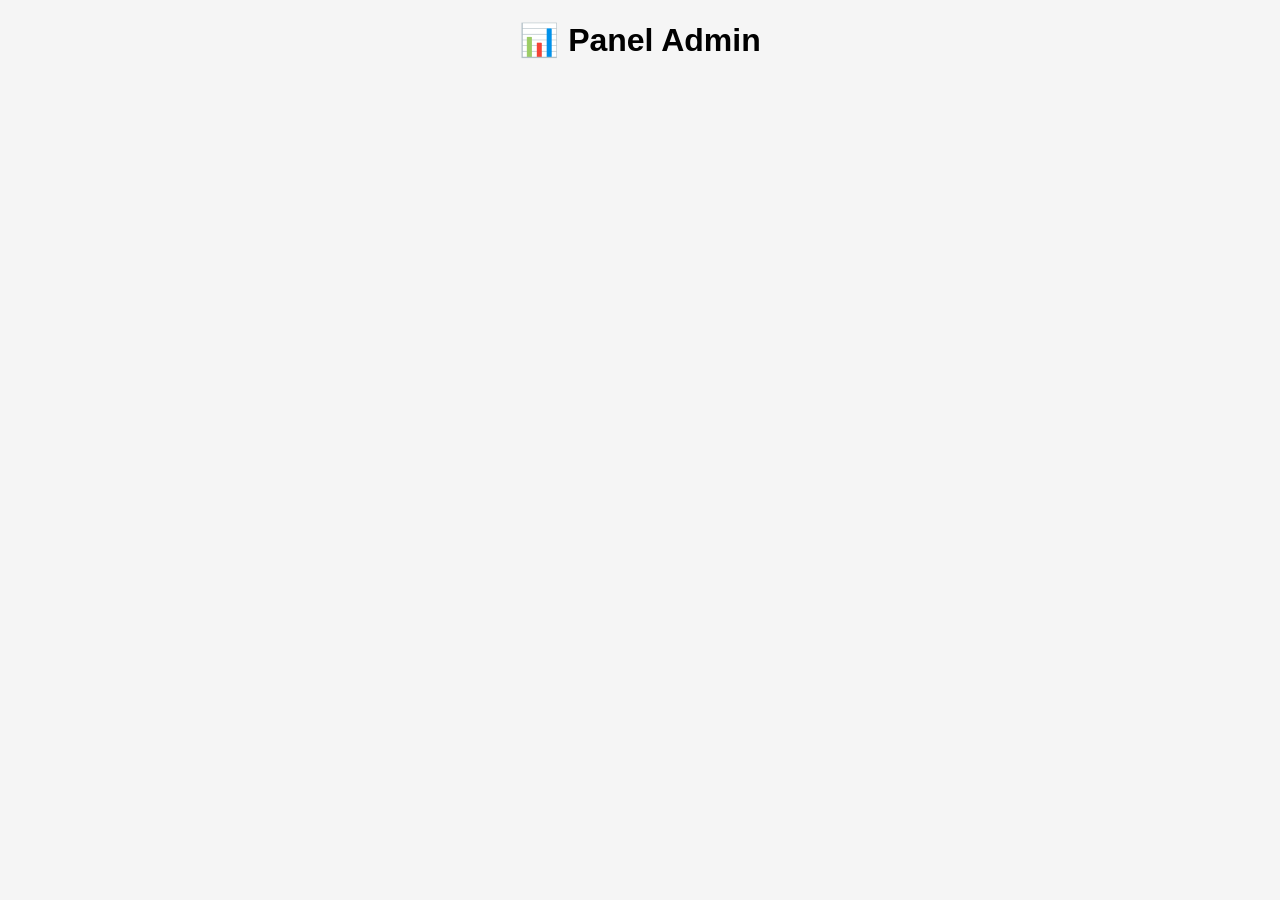
==== src/main/resources/static/admin.html @ 16e2d6f3 "Proyecto Papitas listo" ====
<!DOCTYPE html>
<html>
<head>
<meta charset="UTF-8">
<title>Admin</title>

<style>
body { font-family: Arial; text-align:center; background:#f5f5f5; }
.card {
    background:white;
    margin:20px auto;
    padding:15px;
    width:400px;
    border-radius:10px;
}
button { padding:5px 10px; margin:5px; }
</style>
</head>

<body>

<h1>📊 Panel Admin</h1>

<div id="pedidos"></div>

<script>

function cargarPedidos() {
    fetch("http://localhost:8081/pedidos")
    .then(res => res.json())
    .then(data => {

        const contenedor = document.getElementById("pedidos");
        contenedor.innerHTML = "";

        data.forEach(p => {

            let detalles = "";

            p.detalles.forEach(d => {
                detalles += `${d.producto.nombre} x ${d.cantidad}<br>`;
            });

            contenedor.innerHTML += `
                <div class="card">
                    <b>${p.nombreCliente}</b><br>
                    ${p.direccion}<br>
                    ${p.telefono}<br><br>

                    ${detalles}<br>

                    Estado: ${p.estado}<br><br>

                    <button onclick="cambiarEstado(${p.id}, 'En proceso')">En proceso</button>
                    <button onclick="cambiarEstado(${p.id}, 'Enviado')">Enviado</button>
                    <button onclick="cambiarEstado(${p.id}, 'Entregado')">Entregado</button>
                </div>
            `;
        });

    });
}

function cambiarEstado(id, estado) {
    fetch(`http://localhost:8081/pedidos/${id}/estado`, {
        method: "PUT",
        headers: {"Content-Type":"application/json"},
        body: JSON.stringify({ estado: estado })
    })
    .then(() => cargarPedidos());
}

cargarPedidos();

</script>

</body>
</html>
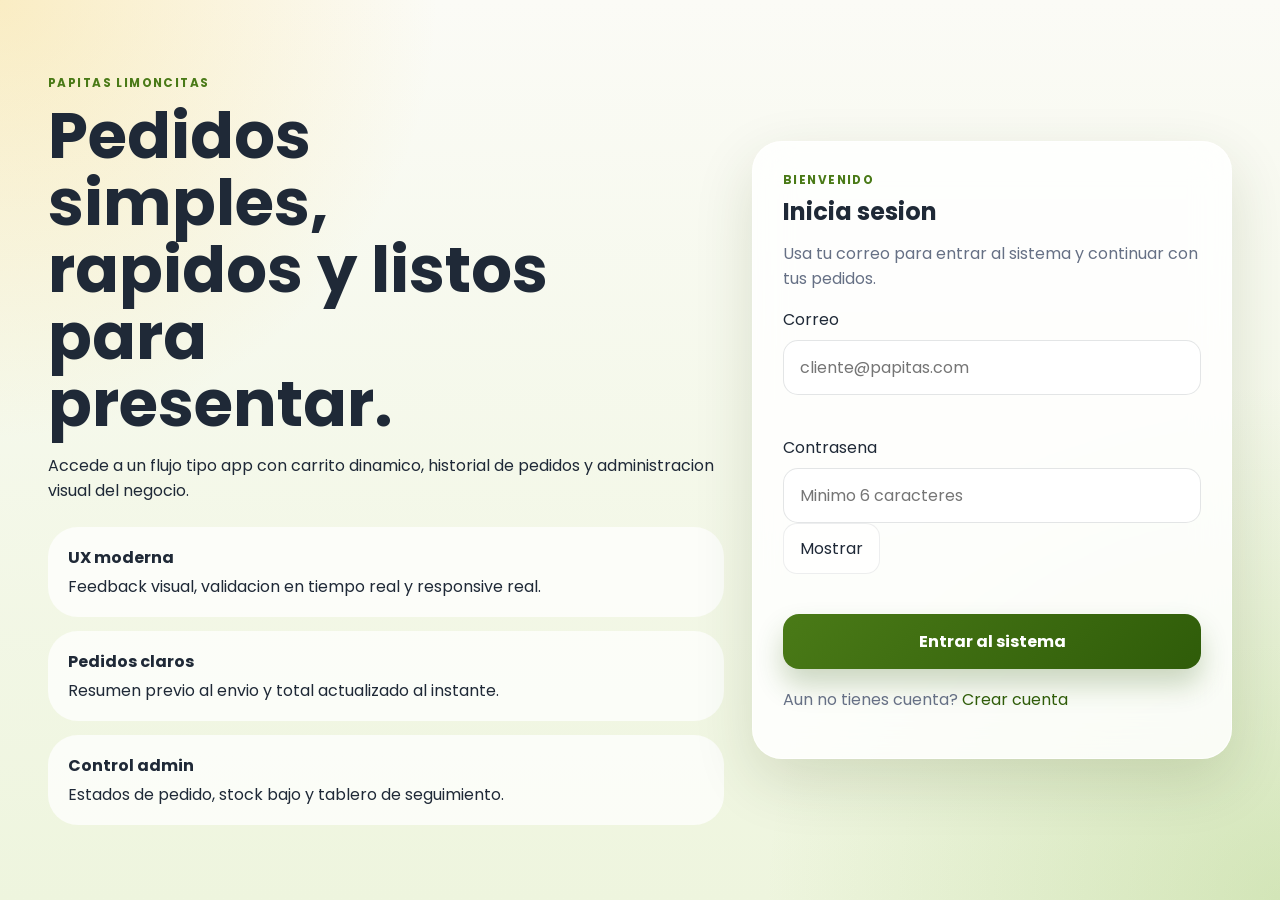
==== commit 27435b3d: "feat: modernize papitas limoncitas experience" ====
--- a/src/main/resources/static/admin.html
+++ b/src/main/resources/static/admin.html
@@ -1,78 +1,119 @@
 <!DOCTYPE html>
-<html>
+<html lang="es">
 <head>
-<meta charset="UTF-8">
-<title>Admin</title>
+    <meta charset="UTF-8">
+    <meta name="viewport" content="width=device-width, initial-scale=1.0">
+    <title>Papitas Limoncitas | Admin</title>
+    <link rel="preconnect" href="https://fonts.googleapis.com">
+    <link rel="preconnect" href="https://fonts.gstatic.com" crossorigin>
+    <link href="https://fonts.googleapis.com/css2?family=Poppins:wght@400;500;600;700;800&display=swap" rel="stylesheet">
+    <link rel="stylesheet" href="styles.css">
+</head>
+<body class="store-body admin-body">
+    <div class="store-backdrop"></div>
 
-<style>
-body { font-family: Arial; text-align:center; background:#f5f5f5; }
-.card {
-    background:white;
-    margin:20px auto;
-    padding:15px;
-    width:400px;
-    border-radius:10px;
-}
-button { padding:5px 10px; margin:5px; }
-</style>
-</head>
+    <header class="navbar glass-panel">
+        <a class="brand-lockup" href="index.html">
+            <img src="assets/logo-ibague.jpeg" alt="Logo Papitas Limoncitas Ibague" class="brand-logo">
+            <div>
+                <strong>Papitas Limoncitas</strong>
+                <span>Panel administrativo</span>
+            </div>
+        </a>
 
-<body>
+        <nav class="navbar-links">
+            <a href="#dashboard">Dashboard</a>
+            <a href="#pedidos">Pedidos</a>
+            <a href="#inventario">Inventario</a>
+        </nav>
 
-<h1>📊 Panel Admin</h1>
+        <div class="navbar-actions">
+            <div class="welcome-chip" id="adminWelcomeChip">Admin</div>
+            <button class="ghost-button" id="adminLogoutButton" type="button">Cerrar sesion</button>
+        </div>
+    </header>
 
-<div id="pedidos"></div>
+    <main class="store-shell">
+        <section id="dashboard" class="hero-surface glass-panel admin-hero">
+            <div class="hero-copy">
+                <p class="eyebrow">Centro operativo</p>
+                <h1>Controla ventas, pedidos e inventario en tiempo real</h1>
+                <p class="hero-text">Panel profesional para seguimiento comercial y despacho sin recargar la pagina.</p>
+                <div id="liveIndicator" class="inline-banner success">Monitoreo automatico activo.</div>
+            </div>
+            <img src="assets/papitas-gallery-3.jpeg" alt="Branding Papitas Limoncitas" class="admin-hero-image">
+        </section>
 
-<script>
+        <section class="metrics-grid enhanced-metrics">
+            <article class="metric-card glass-panel">
+                <span>Total ventas</span>
+                <strong id="metricSales">$0</strong>
+            </article>
+            <article class="metric-card glass-panel">
+                <span>Pedidos del dia</span>
+                <strong id="metricToday">0</strong>
+            </article>
+            <article class="metric-card glass-panel">
+                <span>Pendientes</span>
+                <strong id="metricPending">0</strong>
+            </article>
+            <article class="metric-card glass-panel">
+                <span>En proceso</span>
+                <strong id="metricProcess">0</strong>
+            </article>
+            <article class="metric-card glass-panel">
+                <span>Despachados</span>
+                <strong id="metricShipped">0</strong>
+            </article>
+            <article class="metric-card glass-panel">
+                <span>Entregados</span>
+                <strong id="metricDelivered">0</strong>
+            </article>
+        </section>
 
-function cargarPedidos() {
-    fetch("http://localhost:8081/pedidos")
-    .then(res => res.json())
-    .then(data => {
+        <section class="content-grid admin-content-grid">
+            <section id="pedidos" class="catalog-stack">
+                <div class="section-panel glass-panel">
+                    <div class="section-head">
+                        <div>
+                            <p class="eyebrow">Pedidos</p>
+                            <h2>Gestion comercial</h2>
+                        </div>
+                        <div class="admin-filters">
+                            <input id="adminSearchInput" type="search" placeholder="Buscar cliente o correo">
+                            <select id="statusFilter">
+                                <option value="TODOS">Todos los estados</option>
+                                <option value="PENDIENTE">Pendiente</option>
+                                <option value="EN_PROCESO">En proceso</option>
+                                <option value="DESPACHADO">Despachado</option>
+                                <option value="ENTREGADO">Entregado</option>
+                            </select>
+                        </div>
+                    </div>
+                    <div id="ordersList" class="admin-orders"></div>
+                </div>
+            </section>
 
-        const contenedor = document.getElementById("pedidos");
-        contenedor.innerHTML = "";
+            <aside id="inventario" class="cart-sidebar glass-panel">
+                <div class="section-head compact">
+                    <div>
+                        <p class="eyebrow">Inventario</p>
+                        <h2>Alertas de stock</h2>
+                    </div>
+                </div>
+                <div id="lowStockList" class="stock-list"></div>
+                <div class="section-divider"></div>
+                <div>
+                    <p class="eyebrow">Siguiente accion</p>
+                    <p id="adminInsight" class="muted"></p>
+                </div>
+            </aside>
+        </section>
+    </main>
 
-        data.forEach(p => {
+    <div id="toast" class="toast hidden"></div>
 
-            let detalles = "";
-
-            p.detalles.forEach(d => {
-                detalles += `${d.producto.nombre} x ${d.cantidad}<br>`;
-            });
-
-            contenedor.innerHTML += `
-                <div class="card">
-                    <b>${p.nombreCliente}</b><br>
-                    ${p.direccion}<br>
-                    ${p.telefono}<br><br>
-
-                    ${detalles}<br>
-
-                    Estado: ${p.estado}<br><br>
-
-                    <button onclick="cambiarEstado(${p.id}, 'En proceso')">En proceso</button>
-                    <button onclick="cambiarEstado(${p.id}, 'Enviado')">Enviado</button>
-                    <button onclick="cambiarEstado(${p.id}, 'Entregado')">Entregado</button>
-                </div>
-            `;
-        });
-
-    });
-}
-
-function cambiarEstado(id, estado) {
-    fetch(`http://localhost:8081/pedidos/${id}/estado`, {
-        method: "PUT",
-        headers: {"Content-Type":"application/json"},
-        body: JSON.stringify({ estado: estado })
-    })
-    .then(() => cargarPedidos());
-}
-
-cargarPedidos();
-
-</script>
-
+    <script src="shared.js"></script>
+    <script src="admin.js"></script>
 </body>
-</html>+</html>
--- a/src/main/resources/static/styles.css
+++ b/src/main/resources/static/styles.css
@@ -0,0 +1,996 @@
+:root {
+    --bg: #f4f5ef;
+    --bg-soft: #eef5de;
+    --panel: rgba(255, 255, 255, 0.84);
+    --panel-strong: rgba(255, 255, 255, 0.96);
+    --text: #1f2937;
+    --muted: #667085;
+    --line: rgba(31, 41, 55, 0.08);
+    --green-700: #2f5c09;
+    --green-600: #4a7a17;
+    --green-500: #66a61e;
+    --green-100: #edf8dd;
+    --lime-400: #c6df42;
+    --yellow-400: #f7c843;
+    --danger: #c0392b;
+    --warning: #d97706;
+    --success: #15803d;
+    --info: #2563eb;
+    --shadow: 0 22px 60px rgba(42, 63, 9, 0.14);
+    --shadow-soft: 0 12px 30px rgba(42, 63, 9, 0.1);
+    --radius-xl: 30px;
+    --radius-lg: 22px;
+    --radius-md: 16px;
+    --radius-sm: 12px;
+}
+
+* {
+    box-sizing: border-box;
+}
+
+html {
+    scroll-behavior: smooth;
+}
+
+body {
+    margin: 0;
+    min-height: 100vh;
+    font-family: "Poppins", sans-serif;
+    color: var(--text);
+    background:
+        radial-gradient(circle at top left, rgba(247, 200, 67, 0.28), transparent 28%),
+        radial-gradient(circle at bottom right, rgba(102, 166, 30, 0.2), transparent 33%),
+        linear-gradient(180deg, #fbfbf6 0%, #eef5de 100%);
+}
+
+img {
+    max-width: 100%;
+    display: block;
+}
+
+a {
+    color: var(--green-700);
+    text-decoration: none;
+}
+
+button,
+input,
+select {
+    font: inherit;
+}
+
+.hidden {
+    display: none !important;
+}
+
+.store-body,
+.auth-body {
+    position: relative;
+    overflow-x: hidden;
+}
+
+.store-backdrop {
+    position: fixed;
+    inset: 0;
+    background:
+        radial-gradient(circle at 15% 15%, rgba(198, 223, 66, 0.28), transparent 23%),
+        radial-gradient(circle at 85% 12%, rgba(247, 200, 67, 0.24), transparent 20%),
+        radial-gradient(circle at 80% 88%, rgba(102, 166, 30, 0.2), transparent 18%);
+    pointer-events: none;
+    z-index: 0;
+}
+
+.glass-panel {
+    background: var(--panel);
+    backdrop-filter: blur(18px);
+    border: 1px solid rgba(255, 255, 255, 0.72);
+    box-shadow: var(--shadow);
+}
+
+.navbar,
+.hero-surface,
+.section-panel,
+.cart-sidebar,
+.metric-card,
+.auth-card,
+.feature-card,
+.modal-card,
+.marketing-card {
+    border-radius: var(--radius-xl);
+}
+
+.navbar,
+.store-shell,
+.auth-layout {
+    position: relative;
+    z-index: 1;
+}
+
+.navbar {
+    max-width: 1380px;
+    margin: 20px auto 0;
+    padding: 16px 22px;
+    display: flex;
+    align-items: center;
+    justify-content: space-between;
+    gap: 18px;
+}
+
+.brand-lockup {
+    display: flex;
+    align-items: center;
+    gap: 14px;
+    color: inherit;
+}
+
+.brand-logo {
+    width: 58px;
+    height: 58px;
+    object-fit: cover;
+    border-radius: 18px;
+    box-shadow: var(--shadow-soft);
+}
+
+.brand-lockup strong {
+    display: block;
+    font-size: 1rem;
+}
+
+.brand-lockup span {
+    color: var(--muted);
+    font-size: 0.84rem;
+}
+
+.navbar-links,
+.navbar-actions,
+.hero-badges,
+.hero-cta,
+.section-head,
+.summary-row,
+.modal-actions,
+.admin-filters,
+.product-actions,
+.cart-line,
+.order-header,
+.top-inline-stats {
+    display: flex;
+    align-items: center;
+}
+
+.navbar-links {
+    gap: 18px;
+}
+
+.navbar-links a {
+    font-weight: 600;
+    color: var(--muted);
+}
+
+.navbar-links a:hover {
+    color: var(--green-700);
+}
+
+.navbar-actions {
+    gap: 10px;
+}
+
+.welcome-chip,
+.badge,
+.status-pill,
+.product-badge,
+.price-pill {
+    padding: 10px 14px;
+    border-radius: 999px;
+    font-size: 0.84rem;
+    font-weight: 700;
+}
+
+.welcome-chip,
+.badge,
+.price-pill {
+    background: rgba(74, 122, 23, 0.11);
+    color: var(--green-700);
+}
+
+.ghost-button,
+.primary-button,
+.icon-button,
+.qty-button,
+.status-button,
+.primary-mini-button,
+.primary-inline-button,
+.floating-cart {
+    border: none;
+    cursor: pointer;
+    transition: transform 0.2s ease, box-shadow 0.2s ease, background 0.2s ease, opacity 0.2s ease;
+}
+
+.ghost-button,
+.icon-button {
+    padding: 12px 16px;
+    border-radius: 14px;
+    background: rgba(255, 255, 255, 0.75);
+    border: 1px solid var(--line);
+    color: var(--text);
+}
+
+.primary-button,
+.primary-inline-button,
+.primary-mini-button {
+    background: linear-gradient(135deg, var(--green-600), var(--green-700));
+    color: #fff;
+    font-weight: 700;
+    box-shadow: 0 16px 28px rgba(47, 92, 9, 0.24);
+}
+
+.primary-button {
+    width: 100%;
+    padding: 15px 18px;
+    border-radius: 16px;
+}
+
+.primary-inline-button {
+    padding: 14px 22px;
+    border-radius: 16px;
+}
+
+.primary-mini-button {
+    padding: 12px 16px;
+    border-radius: 14px;
+}
+
+.ghost-button:hover,
+.primary-button:hover,
+.primary-inline-button:hover,
+.primary-mini-button:hover,
+.icon-button:hover,
+.qty-button:hover,
+.status-button:hover,
+.floating-cart:hover {
+    transform: translateY(-1px);
+}
+
+.store-shell {
+    max-width: 1380px;
+    margin: 0 auto;
+    padding: 20px 20px 48px;
+    display: grid;
+    gap: 20px;
+}
+
+.hero-surface {
+    padding: 26px;
+    display: grid;
+    gap: 22px;
+    grid-template-columns: minmax(0, 1.05fr) minmax(300px, 0.95fr);
+}
+
+.hero-copy h1,
+.section-head h2,
+.auth-showcase h1,
+.auth-card h2 {
+    margin: 0;
+    line-height: 1.05;
+}
+
+.hero-copy h1,
+.admin-hero h1 {
+    font-size: clamp(2.4rem, 5vw, 4.5rem);
+    max-width: 11ch;
+}
+
+.hero-text,
+.muted {
+    color: var(--muted);
+}
+
+.eyebrow {
+    margin: 0 0 10px;
+    letter-spacing: 0.12em;
+    text-transform: uppercase;
+    font-size: 0.74rem;
+    font-weight: 700;
+    color: var(--green-600);
+}
+
+.hero-badges,
+.hero-cta {
+    gap: 12px;
+    flex-wrap: wrap;
+    margin-top: 20px;
+}
+
+.hero-visual {
+    display: grid;
+    gap: 16px;
+}
+
+.hero-photo-card {
+    position: relative;
+    min-height: 340px;
+    border-radius: 28px;
+    overflow: hidden;
+    box-shadow: var(--shadow-soft);
+}
+
+.hero-photo-card img,
+.admin-hero-image {
+    width: 100%;
+    height: 100%;
+    object-fit: cover;
+}
+
+.floating-quote {
+    position: absolute;
+    left: 18px;
+    bottom: 18px;
+    padding: 14px 18px;
+    border-radius: 18px;
+    background: rgba(255, 255, 255, 0.86);
+    color: var(--green-700);
+    font-weight: 700;
+    max-width: 240px;
+}
+
+.hero-stats {
+    display: grid;
+    gap: 14px;
+    grid-template-columns: repeat(2, minmax(0, 1fr));
+}
+
+.hero-stats article,
+.metric-card {
+    padding: 18px;
+    border-radius: 20px;
+    background: var(--panel-strong);
+}
+
+.hero-stats strong,
+.metric-card strong {
+    display: block;
+    font-size: 1.9rem;
+}
+
+.marketing-strip {
+    display: grid;
+    gap: 16px;
+    grid-template-columns: repeat(3, minmax(0, 1fr));
+}
+
+.marketing-card {
+    padding: 18px 20px;
+    text-align: center;
+    font-weight: 700;
+    color: var(--green-700);
+}
+
+.content-grid {
+    display: grid;
+    gap: 20px;
+    grid-template-columns: minmax(0, 1.65fr) minmax(330px, 0.95fr);
+}
+
+.admin-content-grid {
+    align-items: start;
+}
+
+.catalog-stack {
+    display: grid;
+    gap: 20px;
+}
+
+.section-panel,
+.cart-sidebar {
+    padding: 24px;
+}
+
+.section-head {
+    justify-content: space-between;
+    gap: 16px;
+    margin-bottom: 18px;
+}
+
+.section-head.compact {
+    margin-bottom: 12px;
+}
+
+.searchbox,
+.input-wrap {
+    display: grid;
+    gap: 8px;
+}
+
+.searchbox input,
+.admin-filters input,
+.input-wrap input,
+.input-wrap select,
+.admin-filters select {
+    width: 100%;
+    min-width: 0;
+    padding: 14px 16px;
+    border-radius: 15px;
+    border: 1px solid rgba(31, 41, 55, 0.12);
+    background: rgba(255, 255, 255, 0.95);
+    outline: none;
+}
+
+.searchbox input:focus,
+.admin-filters input:focus,
+.input-wrap input:focus,
+.input-wrap select:focus,
+.admin-filters select:focus {
+    border-color: rgba(74, 122, 23, 0.42);
+    box-shadow: 0 0 0 4px rgba(74, 122, 23, 0.12);
+}
+
+.field-error {
+    min-height: 18px;
+    font-size: 0.8rem;
+    color: var(--danger);
+}
+
+.product-grid {
+    display: grid;
+    gap: 18px;
+    grid-template-columns: repeat(auto-fit, minmax(260px, 1fr));
+}
+
+.commercial-card,
+.cart-card,
+.history-card,
+.order-card,
+.stock-card {
+    background: rgba(255, 255, 255, 0.88);
+    border: 1px solid var(--line);
+    border-radius: 24px;
+    box-shadow: var(--shadow-soft);
+}
+
+.commercial-card {
+    overflow: hidden;
+}
+
+.product-photo-wrap {
+    position: relative;
+    height: 210px;
+    overflow: hidden;
+}
+
+.product-photo {
+    width: 100%;
+    height: 100%;
+    object-fit: cover;
+    transform: scale(1.01);
+}
+
+.product-badge {
+    position: absolute;
+    top: 14px;
+    left: 14px;
+    box-shadow: var(--shadow-soft);
+}
+
+.product-badge.success {
+    background: rgba(21, 128, 61, 0.16);
+    color: var(--success);
+}
+
+.product-badge.warning {
+    background: rgba(217, 119, 6, 0.16);
+    color: var(--warning);
+}
+
+.product-badge.danger {
+    background: rgba(192, 57, 43, 0.16);
+    color: var(--danger);
+}
+
+.product-copy,
+.cart-card,
+.history-card,
+.order-card,
+.stock-card {
+    padding: 18px;
+}
+
+.product-copy h3,
+.history-card h4,
+.order-card h4 {
+    margin: 0 0 8px;
+}
+
+.product-meta,
+.history-meta,
+.order-meta {
+    display: flex;
+    flex-wrap: wrap;
+    gap: 10px;
+    margin: 14px 0;
+}
+
+.meta-chip {
+    padding: 8px 10px;
+    border-radius: 999px;
+    background: rgba(31, 41, 55, 0.05);
+    color: var(--muted);
+    font-size: 0.82rem;
+    font-weight: 600;
+}
+
+.product-actions,
+.cart-line,
+.order-header {
+    justify-content: space-between;
+    gap: 10px;
+}
+
+.qty-controller {
+    display: inline-flex;
+    align-items: center;
+    gap: 8px;
+    padding: 6px;
+    border-radius: 999px;
+    background: rgba(31, 41, 55, 0.05);
+}
+
+.qty-button {
+    width: 34px;
+    height: 34px;
+    border-radius: 999px;
+    background: #fff;
+    color: var(--green-700);
+    font-weight: 700;
+}
+
+.qty-value {
+    min-width: 24px;
+    text-align: center;
+    font-weight: 700;
+}
+
+.cart-sidebar {
+    position: sticky;
+    top: 20px;
+}
+
+.cart-items,
+.history-list,
+.admin-orders,
+.stock-list {
+    display: grid;
+    gap: 14px;
+}
+
+.summary-box,
+.summary-preview,
+.empty-state,
+.confirm-content,
+.inline-banner {
+    padding: 15px 16px;
+    border-radius: 18px;
+}
+
+.summary-box {
+    margin: 16px 0;
+    background: rgba(74, 122, 23, 0.08);
+}
+
+.summary-row {
+    justify-content: space-between;
+}
+
+.total-row {
+    margin-top: 10px;
+    padding-top: 12px;
+    border-top: 1px solid rgba(74, 122, 23, 0.12);
+}
+
+.summary-preview,
+.empty-state,
+.confirm-content,
+.inline-banner {
+    background: rgba(31, 41, 55, 0.05);
+    color: var(--muted);
+}
+
+.inline-banner.success {
+    background: rgba(21, 128, 61, 0.12);
+    color: var(--success);
+}
+
+.wholesale-panel {
+    background:
+        linear-gradient(135deg, rgba(198, 223, 66, 0.18), rgba(255, 255, 255, 0.8)),
+        var(--panel);
+}
+
+.wholesale-grid {
+    display: grid;
+    gap: 14px;
+    grid-template-columns: repeat(3, minmax(0, 1fr));
+    margin: 16px 0;
+}
+
+.wholesale-card {
+    padding: 18px;
+    border-radius: 22px;
+    background: rgba(255, 255, 255, 0.8);
+    border: 1px solid rgba(31, 41, 55, 0.06);
+}
+
+.wholesale-card strong {
+    display: block;
+    margin-bottom: 6px;
+}
+
+.wholesale-card span {
+    color: var(--muted);
+}
+
+.wholesale-card.accent {
+    background: rgba(74, 122, 23, 0.11);
+}
+
+.wholesale-brand {
+    width: 132px;
+    height: 132px;
+    object-fit: cover;
+    border-radius: 24px;
+}
+
+.history-items,
+.order-items {
+    margin: 14px 0 0;
+    padding-left: 18px;
+    color: var(--muted);
+}
+
+.status-pill.pending {
+    background: rgba(217, 119, 6, 0.14);
+    color: var(--warning);
+}
+
+.status-pill.processing {
+    background: rgba(37, 99, 235, 0.14);
+    color: var(--info);
+}
+
+.status-pill.shipped {
+    background: rgba(139, 92, 246, 0.14);
+    color: #7c3aed;
+}
+
+.status-pill.delivered {
+    background: rgba(21, 128, 61, 0.14);
+    color: var(--success);
+}
+
+.metrics-grid {
+    display: grid;
+    gap: 16px;
+    grid-template-columns: repeat(4, minmax(0, 1fr));
+}
+
+.enhanced-metrics {
+    grid-template-columns: repeat(6, minmax(0, 1fr));
+}
+
+.metric-card span {
+    color: var(--muted);
+    display: block;
+    margin-bottom: 10px;
+}
+
+.admin-hero {
+    align-items: center;
+}
+
+.admin-hero-image {
+    max-height: 320px;
+    border-radius: 28px;
+    object-fit: cover;
+    box-shadow: var(--shadow-soft);
+}
+
+.admin-filters {
+    gap: 12px;
+    flex-wrap: wrap;
+}
+
+.operational-card .admin-order-total {
+    margin-top: 14px;
+    font-weight: 700;
+}
+
+.status-actions {
+    display: flex;
+    flex-wrap: wrap;
+    gap: 10px;
+    margin-top: 18px;
+}
+
+.status-button {
+    padding: 10px 14px;
+    border-radius: 14px;
+    background: rgba(31, 41, 55, 0.05);
+    font-weight: 600;
+}
+
+.status-button.active {
+    background: rgba(74, 122, 23, 0.12);
+    color: var(--green-700);
+}
+
+.stock-alert {
+    border-left: 6px solid var(--warning);
+}
+
+.stock-zero {
+    border-left: 6px solid var(--danger);
+}
+
+.section-divider {
+    height: 1px;
+    margin: 18px 0;
+    background: rgba(31, 41, 55, 0.08);
+}
+
+.floating-cart {
+    position: fixed;
+    right: 18px;
+    bottom: 18px;
+    z-index: 12;
+    display: inline-flex;
+    align-items: center;
+    gap: 12px;
+    padding: 14px 18px;
+    border-radius: 999px;
+    background: linear-gradient(135deg, var(--green-600), var(--green-700));
+    color: #fff;
+    box-shadow: 0 18px 30px rgba(47, 92, 9, 0.26);
+}
+
+.modal {
+    position: fixed;
+    inset: 0;
+    z-index: 25;
+    display: grid;
+    place-items: center;
+    padding: 20px;
+    background: rgba(15, 23, 42, 0.44);
+}
+
+.modal-card {
+    width: min(560px, 100%);
+    padding: 28px;
+    background: #fff;
+}
+
+.modal-actions {
+    justify-content: flex-end;
+    gap: 12px;
+    margin-top: 18px;
+}
+
+.modal-actions .primary-button,
+.modal-actions .ghost-button,
+.success-card .primary-button {
+    width: auto;
+}
+
+.process-card,
+.success-card {
+    text-align: center;
+}
+
+.spinner-ring {
+    width: 72px;
+    height: 72px;
+    margin: 0 auto 18px;
+    border: 6px solid rgba(74, 122, 23, 0.14);
+    border-top-color: var(--green-600);
+    border-radius: 50%;
+    animation: spin 1s linear infinite;
+}
+
+@keyframes spin {
+    to {
+        transform: rotate(360deg);
+    }
+}
+
+.toast {
+    position: fixed;
+    right: 24px;
+    bottom: 90px;
+    z-index: 30;
+    min-width: 260px;
+    max-width: 360px;
+    padding: 16px 18px;
+    border-radius: 18px;
+    background: #fff;
+    box-shadow: var(--shadow);
+}
+
+.toast.success {
+    background: rgba(21, 128, 61, 0.14);
+    color: var(--success);
+}
+
+.toast.error {
+    background: rgba(192, 57, 43, 0.14);
+    color: var(--danger);
+}
+
+.auth-layout {
+    min-height: 100vh;
+    max-width: 1240px;
+    margin: 0 auto;
+    padding: 28px;
+    display: grid;
+    gap: 28px;
+    grid-template-columns: minmax(0, 1.1fr) minmax(360px, 480px);
+    align-items: center;
+    position: relative;
+    z-index: 1;
+}
+
+.auth-showcase h1 {
+    font-size: clamp(2.4rem, 5vw, 4.2rem);
+    max-width: 12ch;
+}
+
+.feature-stack {
+    display: grid;
+    gap: 14px;
+    margin-top: 24px;
+}
+
+.feature-card {
+    padding: 18px 20px;
+    background: rgba(255, 255, 255, 0.75);
+}
+
+.feature-card strong {
+    display: block;
+    margin-bottom: 4px;
+}
+
+.auth-card {
+    padding: 30px;
+}
+
+.auth-form {
+    display: grid;
+    gap: 14px;
+}
+
+.auth-link-row {
+    margin-top: 18px;
+    color: var(--muted);
+}
+
+.password-wrap {
+    gap: 10px;
+}
+
+.password-wrap input {
+    flex: 1;
+}
+
+.inline-message {
+    padding: 14px 16px;
+    border-radius: 16px;
+}
+
+.inline-message.success {
+    background: rgba(21, 128, 61, 0.12);
+    color: var(--success);
+}
+
+.inline-message.error {
+    background: rgba(192, 57, 43, 0.12);
+    color: var(--danger);
+}
+
+@media (max-width: 1180px) {
+    .hero-surface,
+    .content-grid,
+    .auth-layout {
+        grid-template-columns: 1fr;
+    }
+
+    .enhanced-metrics {
+        grid-template-columns: repeat(3, minmax(0, 1fr));
+    }
+
+    .cart-sidebar {
+        position: static;
+    }
+}
+
+@media (max-width: 860px) {
+    .navbar,
+    .section-head,
+    .hero-cta,
+    .navbar-actions,
+    .navbar-links,
+    .hero-stats,
+    .wholesale-grid,
+    .metrics-grid {
+        flex-direction: column;
+        grid-template-columns: 1fr;
+    }
+
+    .navbar {
+        align-items: stretch;
+    }
+
+    .navbar-links {
+        gap: 12px;
+    }
+
+    .section-head {
+        align-items: stretch;
+    }
+
+    .wholesale-brand {
+        width: 100%;
+        height: 180px;
+    }
+
+    .enhanced-metrics {
+        grid-template-columns: repeat(2, minmax(0, 1fr));
+    }
+}
+
+@media (max-width: 640px) {
+    .navbar,
+    .store-shell,
+    .auth-layout {
+        padding-left: 14px;
+        padding-right: 14px;
+    }
+
+    .navbar {
+        margin-top: 12px;
+        padding-top: 14px;
+        padding-bottom: 14px;
+    }
+
+    .hero-surface,
+    .section-panel,
+    .cart-sidebar,
+    .auth-card {
+        padding: 18px;
+    }
+
+    .hero-copy h1,
+    .admin-hero h1,
+    .auth-showcase h1 {
+        font-size: 2.3rem;
+        max-width: none;
+    }
+
+    .product-grid {
+        grid-template-columns: 1fr;
+    }
+
+    .enhanced-metrics {
+        grid-template-columns: 1fr;
+    }
+
+    .floating-cart {
+        left: 14px;
+        right: 14px;
+        bottom: 14px;
+        justify-content: space-between;
+    }
+
+    .toast {
+        left: 14px;
+        right: 14px;
+        bottom: 86px;
+        max-width: none;
+    }
+}
